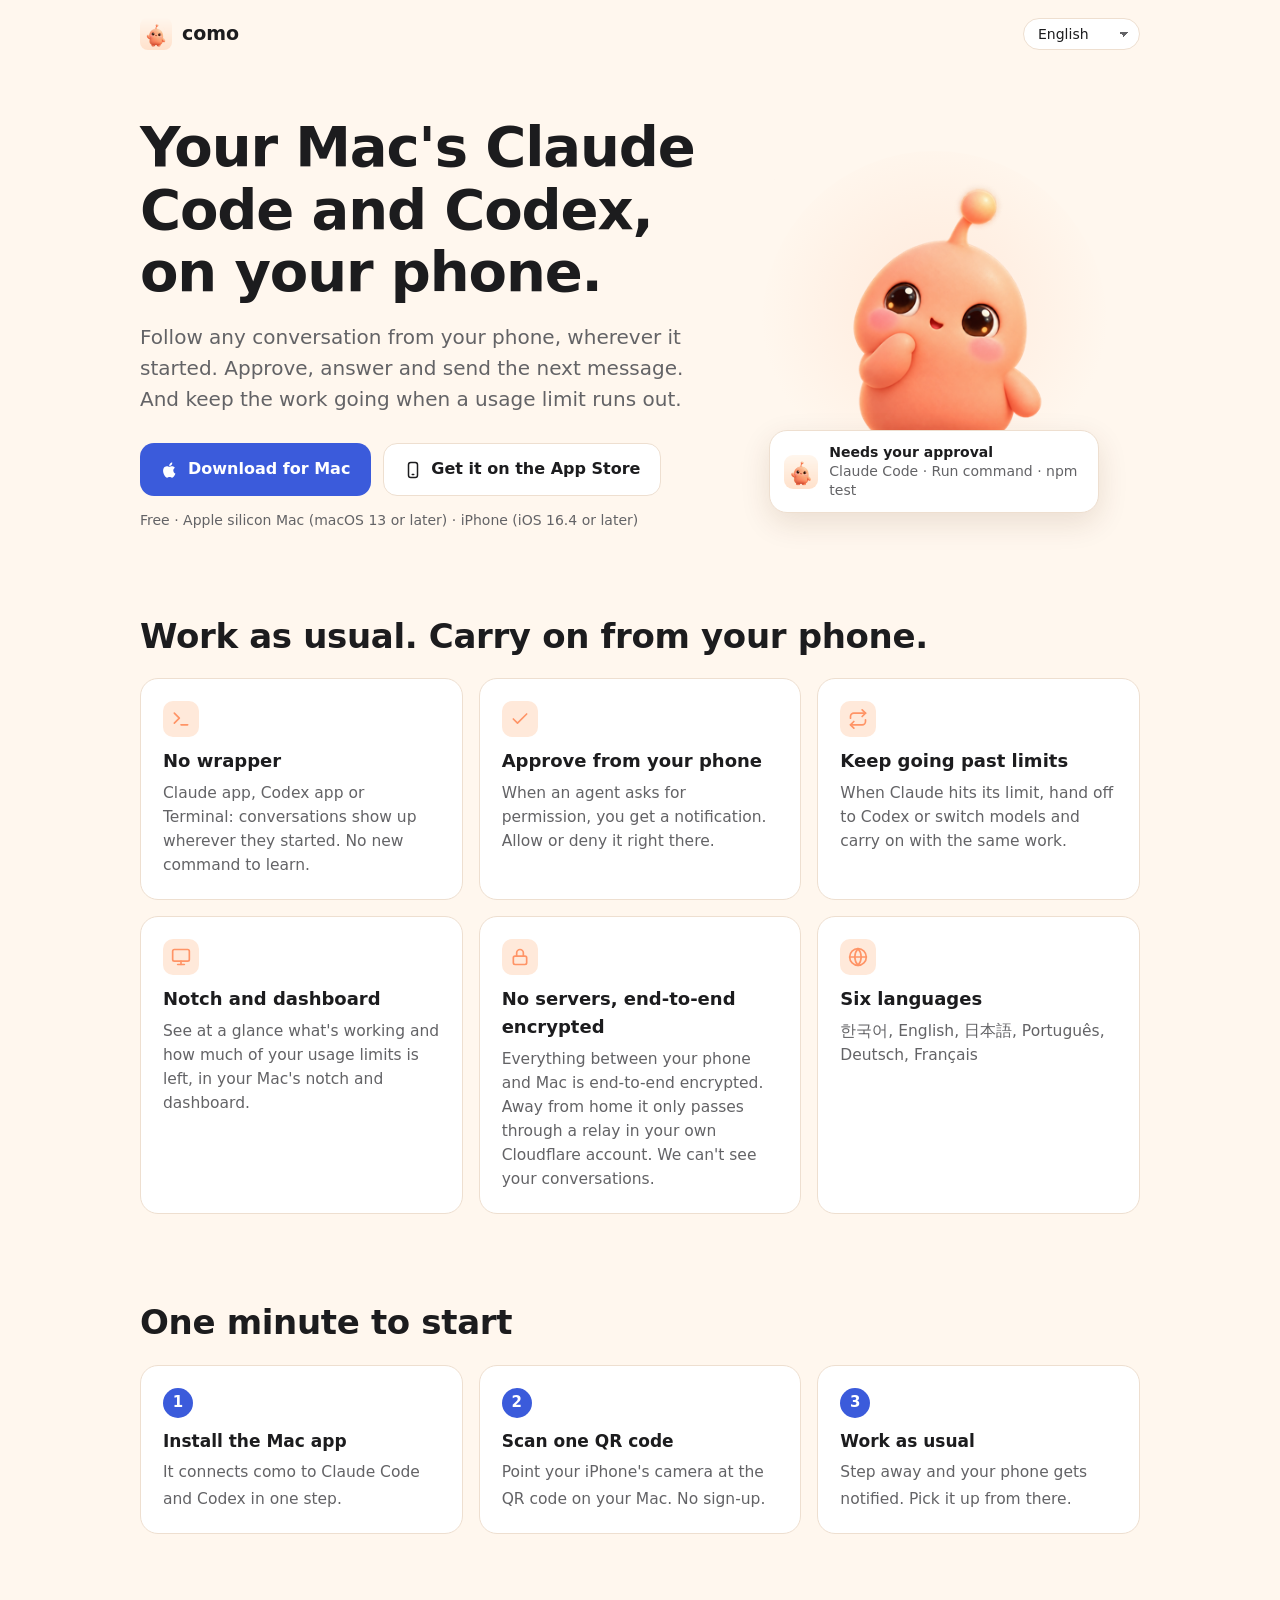
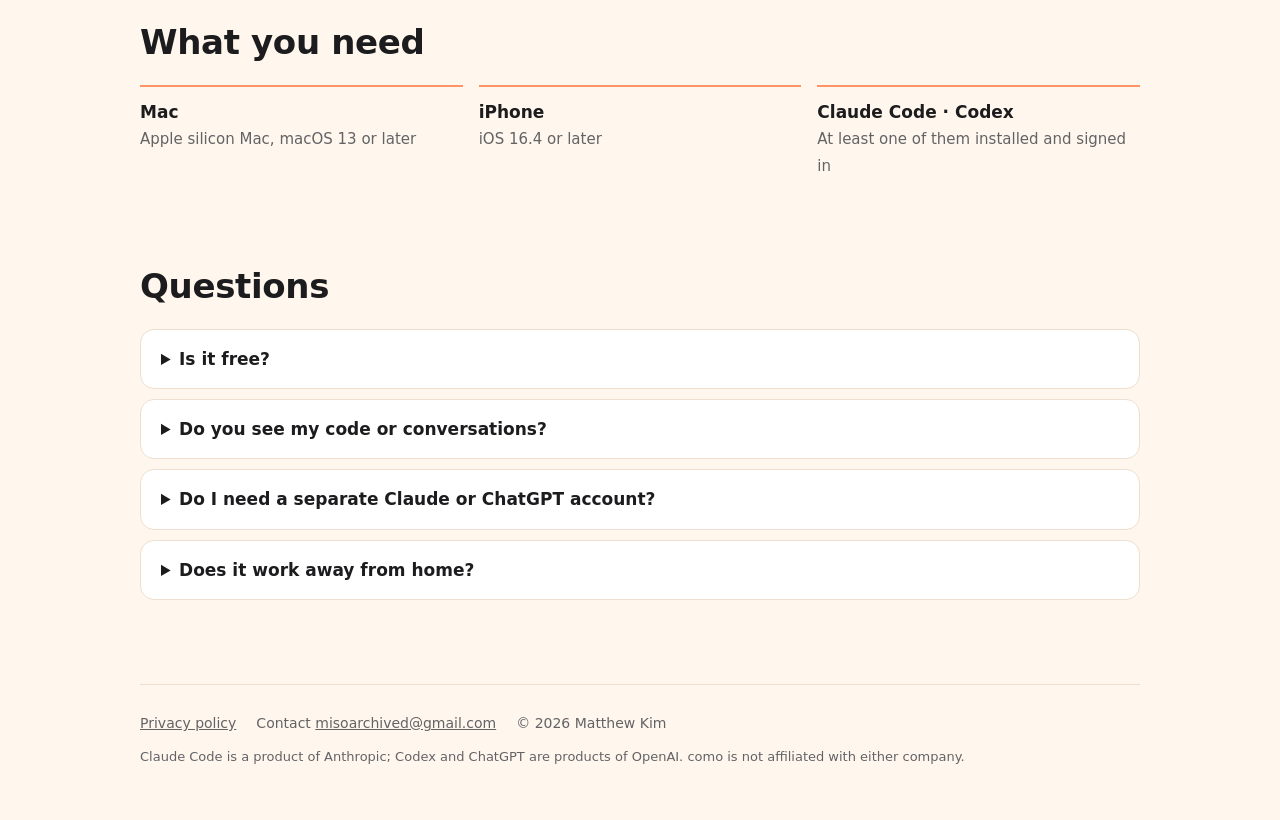
==== index.html @ 88a6761e "Site: landing page and privacy policy page (six languages, light and dark, phone width); privacy.htm" ====
<!doctype html>
<html lang="ko">
<head>
<meta charset="utf-8">
<meta name="viewport" content="width=device-width, initial-scale=1, viewport-fit=cover">
<title>como</title>
<meta name="description" content="Your Mac's Claude Code and Codex, on your phone.">
<meta property="og:title" content="como">
<meta property="og:description" content="Your Mac's Claude Code and Codex, on your phone.">
<meta property="og:image" content="assets/icon.png">
<link rel="icon" href="assets/favicon.png">
<link rel="apple-touch-icon" href="assets/icon.png">
<link rel="stylesheet" href="style.css">
</head>
<body>
<!--
  como's landing page. Every text has data-t="key"; TEXT below holds it in Korean (the original),
  English, Japanese, Portuguese (Brazil), German and French. The page picks ?lang=…, else the
  browser's first language, else English.
  Downloads: MAC_DMG is where the notarized dmg will live; the App Store link works once the app is out.
-->
<div class="wrap">
  <header class="top">
    <a class="brand" href="./"><img src="assets/icon.png" alt="">como</a>
    <div class="grow"></div>
    <select class="lang" id="lang" aria-label="Language">
      <option value="ko">한국어</option>
      <option value="en">English</option>
      <option value="ja">日本語</option>
      <option value="pt">Português</option>
      <option value="de">Deutsch</option>
      <option value="fr">Français</option>
    </select>
  </header>

  <main>
    <div class="hero">
      <div>
        <h1 data-t="hero.title"></h1>
        <p class="lead" data-t="hero.lead"></p>
        <div class="cta">
          <a class="btn primary" id="mac" href="#">
            <svg viewBox="0 0 24 24" fill="currentColor" aria-hidden="true"><path d="M16.4 12.6c0-2.4 2-3.6 2.1-3.7-1.2-1.7-3-1.9-3.6-2-1.5-.2-3 .9-3.8.9-.8 0-2-.9-3.3-.9-1.7 0-3.3 1-4.2 2.5-1.8 3.1-.5 7.7 1.3 10.2.9 1.2 1.9 2.6 3.2 2.6 1.3-.1 1.8-.8 3.3-.8s2 .8 3.3.8c1.4 0 2.2-1.2 3.1-2.5 1-1.4 1.4-2.8 1.4-2.9 0 0-2.8-1.1-2.8-4.2zM14 5.2c.7-.8 1.2-2 1-3.2-1 0-2.3.7-3 1.5-.7.8-1.2 1.9-1.1 3.1 1.2.1 2.3-.6 3.1-1.4z"/></svg>
            <span data-t="cta.mac"></span>
          </a>
          <a class="btn secondary" id="ios" href="https://apps.apple.com/app/id6825461690">
            <svg viewBox="0 0 24 24" fill="none" stroke="currentColor" stroke-width="2" stroke-linecap="round" aria-hidden="true"><rect x="6" y="2" width="12" height="20" rx="3"/><path d="M11 18h2"/></svg>
            <span data-t="cta.ios"></span>
          </a>
        </div>
        <div class="meta" data-t="hero.meta"></div>
      </div>
      <div class="stage" aria-hidden="true">
        <div class="glow"></div>
        <img src="assets/mascot-thinking.png" alt="">
        <div class="toast"><img src="assets/icon.png" alt=""><div><b data-t="toast.title"></b><span data-t="toast.body"></span></div></div>
      </div>
    </div>

    <section>
      <h2 data-t="why.title"></h2>
      <div class="grid">
        <div class="card"><div class="ico"><svg viewBox="0 0 24 24" fill="none" stroke="currentColor" stroke-width="2" stroke-linecap="round" stroke-linejoin="round"><path d="M4 17l6-6-6-6"/><path d="M12 19h8"/></svg></div><h3 data-t="f1.t"></h3><p data-t="f1.d"></p></div>
        <div class="card"><div class="ico"><svg viewBox="0 0 24 24" fill="none" stroke="currentColor" stroke-width="2" stroke-linecap="round" stroke-linejoin="round"><path d="M20 6L9 17l-5-5"/></svg></div><h3 data-t="f2.t"></h3><p data-t="f2.d"></p></div>
        <div class="card"><div class="ico"><svg viewBox="0 0 24 24" fill="none" stroke="currentColor" stroke-width="2" stroke-linecap="round" stroke-linejoin="round"><path d="M17 1l4 4-4 4"/><path d="M3 11V9a4 4 0 0 1 4-4h14"/><path d="M7 23l-4-4 4-4"/><path d="M21 13v2a4 4 0 0 1-4 4H3"/></svg></div><h3 data-t="f3.t"></h3><p data-t="f3.d"></p></div>
        <div class="card"><div class="ico"><svg viewBox="0 0 24 24" fill="none" stroke="currentColor" stroke-width="2" stroke-linecap="round" stroke-linejoin="round"><rect x="2" y="3" width="20" height="14" rx="2"/><path d="M8 21h8"/><path d="M12 17v4"/></svg></div><h3 data-t="f4.t"></h3><p data-t="f4.d"></p></div>
        <div class="card"><div class="ico"><svg viewBox="0 0 24 24" fill="none" stroke="currentColor" stroke-width="2" stroke-linecap="round" stroke-linejoin="round"><rect x="4" y="11" width="16" height="10" rx="2"/><path d="M8 11V7a4 4 0 0 1 8 0v4"/></svg></div><h3 data-t="f5.t"></h3><p data-t="f5.d"></p></div>
        <div class="card"><div class="ico"><svg viewBox="0 0 24 24" fill="none" stroke="currentColor" stroke-width="2" stroke-linecap="round" stroke-linejoin="round"><circle cx="12" cy="12" r="10"/><path d="M2 12h20"/><path d="M12 2a15 15 0 0 1 0 20 15 15 0 0 1 0-20z"/></svg></div><h3 data-t="f6.t"></h3><p data-t="f6.d"></p></div>
      </div>
    </section>

    <section>
      <h2 data-t="how.title"></h2>
      <ol class="steps">
        <li><b data-t="s1.t"></b><span data-t="s1.d"></span></li>
        <li><b data-t="s2.t"></b><span data-t="s2.d"></span></li>
        <li><b data-t="s3.t"></b><span data-t="s3.d"></span></li>
      </ol>
    </section>

    <section>
      <h2 data-t="req.title"></h2>
      <div class="req">
        <div><b>Mac</b><span data-t="req.mac"></span></div>
        <div><b>iPhone</b><span data-t="req.ios"></span></div>
        <div><b>Claude Code · Codex</b><span data-t="req.agent"></span></div>
      </div>
    </section>

    <section class="faq">
      <h2 data-t="faq.title"></h2>
      <details><summary data-t="q1"></summary><p data-t="a1"></p></details>
      <details><summary data-t="q2"></summary><p data-t="a2"></p></details>
      <details><summary data-t="q3"></summary><p data-t="a3"></p></details>
      <details><summary data-t="q4"></summary><p data-t="a4"></p></details>
    </section>
  </main>

  <footer>
    <div class="row">
      <a id="privacy" href="privacy.html" data-t="foot.privacy"></a>
      <span><span data-t="foot.contact"></span> <a href="mailto:misoarchived@gmail.com">misoarchived@gmail.com</a></span>
      <span>© 2026 Matthew Kim</span>
    </div>
    <p class="note" data-t="foot.note"></p>
  </footer>
</div>

<script>
const MAC_DMG = 'downloads/como-1.0.0-arm64.dmg';

const TEXT = {
  'hero.title': {
    ko: '내 Mac의 Claude Code·Codex를, 폰에서.',
    en: "Your Mac's Claude Code and Codex, on your phone.",
    ja: 'MacのClaude Code・Codexを、スマホから。',
    pt: 'O Claude Code e o Codex do seu Mac, no celular.',
    de: 'Claude Code und Codex auf deinem Mac – vom Handy aus.',
    fr: 'Claude Code et Codex de votre Mac, sur votre téléphone.',
  },
  'hero.lead': {
    ko: '어디서 시작한 대화든 폰에서 이어 보고, 승인하고, 다음 지시를 보내요. 사용 한도가 끝나도 일이 멈추지 않게.',
    en: 'Follow any conversation from your phone, wherever it started. Approve, answer and send the next message. And keep the work going when a usage limit runs out.',
    ja: 'どこで始めた会話でもスマホで続きを見て、承認して、次の指示を送れます。使用上限に達しても作業は止まりません。',
    pt: 'Acompanhe qualquer conversa pelo celular, onde quer que ela tenha começado. Aprove, responda e mande a próxima mensagem. E siga trabalhando quando um limite de uso acabar.',
    de: 'Verfolge jede Unterhaltung vom Handy aus, egal wo sie begonnen hat. Gib frei, antworte und schick die nächste Nachricht. Und arbeite weiter, wenn ein Nutzungslimit erreicht ist.',
    fr: "Suivez n'importe quelle conversation depuis votre téléphone, où qu'elle ait commencé. Approuvez, répondez et envoyez le message suivant. Et continuez quand une limite d'utilisation est atteinte.",
  },
  'cta.mac': { ko: 'Mac용 내려받기', en: 'Download for Mac', ja: 'Mac版をダウンロード', pt: 'Baixar para Mac', de: 'Für Mac laden', fr: 'Télécharger pour Mac' },
  'cta.ios': { ko: 'App Store에서 받기', en: 'Get it on the App Store', ja: 'App Storeで入手', pt: 'Baixar na App Store', de: 'Im App Store laden', fr: "Télécharger sur l'App Store" },
  'hero.meta': {
    ko: '무료 · Apple Silicon Mac(macOS 13 이상) · iPhone(iOS 16.4 이상)',
    en: 'Free · Apple silicon Mac (macOS 13 or later) · iPhone (iOS 16.4 or later)',
    ja: '無料 · Appleシリコン搭載Mac(macOS 13以降) · iPhone(iOS 16.4以降)',
    pt: 'Grátis · Mac com Apple Silicon (macOS 13 ou posterior) · iPhone (iOS 16.4 ou posterior)',
    de: 'Kostenlos · Mac mit Apple Chip (macOS 13 oder neuer) · iPhone (iOS 16.4 oder neuer)',
    fr: "Gratuit · Mac avec puce Apple (macOS 13 ou ultérieur) · iPhone (iOS 16.4 ou ultérieur)",
  },
  'toast.title': { ko: '승인이 필요해요', en: 'Needs your approval', ja: '承認が必要です', pt: 'Precisa da sua aprovação', de: 'Braucht deine Freigabe', fr: 'Approbation requise' },
  'toast.body': { ko: 'Claude Code · 명령 실행 · npm test', en: 'Claude Code · Run command · npm test', ja: 'Claude Code · コマンド実行 · npm test', pt: 'Claude Code · Executar comando · npm test', de: 'Claude Code · Befehl ausführen · npm test', fr: 'Claude Code · Exécuter la commande · npm test' },

  'why.title': { ko: '평소처럼 쓰고, 폰으로 이어 가요', en: 'Work as usual. Carry on from your phone.', ja: 'いつも通り使って、スマホで続ける', pt: 'Trabalhe como sempre. Continue pelo celular.', de: 'Arbeite wie gewohnt. Mach am Handy weiter.', fr: "Travaillez comme d'habitude. Continuez sur votre téléphone." },
  'f1.t': { ko: '감싸지 않아요', en: 'No wrapper', ja: 'ラップしない', pt: 'Sem embrulhar nada', de: 'Kein Wrapper', fr: "Rien à envelopper" },
  'f1.d': {
    ko: 'Claude 앱, Codex 앱, 터미널. 어디서 시작한 대화든 그대로 보여요. 새 명령을 배우지 않아도 돼요.',
    en: "Claude app, Codex app or Terminal: conversations show up wherever they started. No new command to learn.",
    ja: 'Claudeアプリ、Codexアプリ、ターミナル。どこで始めた会話もそのまま表示されます。新しいコマンドは覚えなくて大丈夫です。',
    pt: 'App Claude, app Codex ou Terminal: as conversas aparecem onde quer que tenham começado. Nenhum comando novo para aprender.',
    de: 'Claude-App, Codex-App oder Terminal: Unterhaltungen erscheinen, egal wo sie begonnen haben. Kein neuer Befehl nötig.',
    fr: "App Claude, app Codex ou Terminal : les conversations apparaissent où qu'elles aient commencé. Aucune nouvelle commande à apprendre.",
  },
  'f2.t': { ko: '폰에서 승인', en: 'Approve from your phone', ja: 'スマホで承認', pt: 'Aprove pelo celular', de: 'Freigabe vom Handy', fr: 'Approuvez depuis le téléphone' },
  'f2.d': {
    ko: '에이전트가 허락을 구하면 알림이 와요. 폰에서 바로 허용하거나 거절해요.',
    en: "When an agent asks for permission, you get a notification. Allow or deny it right there.",
    ja: 'エージェントが許可を求めると通知が届きます。スマホでそのまま許可・拒否できます。',
    pt: 'Quando um agente pede permissão, você recebe uma notificação. Permita ou negue ali mesmo.',
    de: 'Wenn ein Agent um Erlaubnis bittet, bekommst du eine Mitteilung. Erlaube oder lehne direkt ab.',
    fr: 'Quand un agent demande une autorisation, vous recevez une notification. Autorisez ou refusez sur-le-champ.',
  },
  'f3.t': { ko: '한도가 끝나도 이어서', en: 'Keep going past limits', ja: '上限に達しても続ける', pt: 'Siga além dos limites', de: 'Weiter trotz Limit', fr: 'Continuez malgré les limites' },
  'f3.d': {
    ko: 'Claude 한도가 차면 Codex로 넘기거나 다른 모델로 바꿔서 같은 일을 이어 가요.',
    en: 'When Claude hits its limit, hand off to Codex or switch models and carry on with the same work.',
    ja: 'Claudeの上限に達したら、Codexに引き継いだり別のモデルに切り替えたりして同じ作業を続けられます。',
    pt: 'Quando o Claude atinge o limite, passe para o Codex ou troque de modelo e continue o mesmo trabalho.',
    de: 'Ist Claudes Limit erreicht, übergib an Codex oder wechsle das Modell und arbeite an derselben Sache weiter.',
    fr: 'Quand Claude atteint sa limite, transférez à Codex ou changez de modèle et poursuivez le même travail.',
  },
  'f4.t': { ko: '노치와 대시보드', en: 'Notch and dashboard', ja: 'ノッチとダッシュボード', pt: 'Notch e painel', de: 'Notch und Dashboard', fr: 'Encoche et tableau de bord' },
  'f4.d': {
    ko: '지금 일하는 중인지, 사용 한도가 얼마나 남았는지 Mac 노치와 대시보드에서 한눈에 봐요.',
    en: "See at a glance what's working and how much of your usage limits is left, in your Mac's notch and dashboard.",
    ja: '今作業中か、使用上限があとどれだけ残っているかをMacのノッチとダッシュボードでひと目で確認できます。',
    pt: 'Veja de relance o que está em andamento e quanto resta dos seus limites de uso, no notch e no painel do Mac.',
    de: 'Sieh auf einen Blick, was gerade läuft und wie viel deiner Nutzungslimits übrig ist – in der Notch und im Dashboard deines Macs.',
    fr: "Voyez d'un coup d'œil ce qui tourne et ce qu'il reste de vos limites d'utilisation, dans l'encoche et le tableau de bord du Mac.",
  },
  'f5.t': { ko: '서버 없이, 종단 간 암호화', en: 'No servers, end-to-end encrypted', ja: 'サーバーなし、エンドツーエンド暗号化', pt: 'Sem servidores, com criptografia de ponta a ponta', de: 'Keine Server, Ende-zu-Ende-verschlüsselt', fr: 'Sans serveur, chiffré de bout en bout' },
  'f5.d': {
    ko: '폰과 Mac 사이는 종단 간 암호화돼요. 밖에서 쓸 때도 내 Cloudflare 계정의 중계만 거쳐요. 우리는 내 대화를 볼 수 없어요.',
    en: "Everything between your phone and Mac is end-to-end encrypted. Away from home it only passes through a relay in your own Cloudflare account. We can't see your conversations.",
    ja: 'スマホとMacの間はエンドツーエンドで暗号化されます。外出先でも、あなた自身のCloudflareアカウントの中継だけを通ります。私たちはあなたの会話を見られません。',
    pt: 'Tudo entre o celular e o Mac tem criptografia de ponta a ponta. Fora de casa, passa só por um relay na sua própria conta da Cloudflare. Nós não vemos suas conversas.',
    de: 'Alles zwischen Handy und Mac ist Ende-zu-Ende-verschlüsselt. Unterwegs läuft es nur über ein Relay in deinem eigenen Cloudflare-Konto. Wir können deine Unterhaltungen nicht sehen.',
    fr: "Tout ce qui passe entre le téléphone et le Mac est chiffré de bout en bout. À l'extérieur, cela ne transite que par un relais sur votre propre compte Cloudflare. Nous ne voyons pas vos conversations.",
  },
  'f6.t': { ko: '6개 언어', en: 'Six languages', ja: '6言語', pt: 'Seis idiomas', de: 'Sechs Sprachen', fr: 'Six langues' },
  'f6.d': { ko: '한국어, English, 日本語, Português, Deutsch, Français', en: '한국어, English, 日本語, Português, Deutsch, Français', ja: '한국어, English, 日本語, Português, Deutsch, Français', pt: '한국어, English, 日本語, Português, Deutsch, Français', de: '한국어, English, 日本語, Português, Deutsch, Français', fr: '한국어, English, 日本語, Português, Deutsch, Français' },

  'how.title': { ko: '시작은 1분', en: 'One minute to start', ja: '1分で始められます', pt: 'Um minuto para começar', de: 'In einer Minute startklar', fr: 'Une minute pour commencer' },
  's1.t': { ko: 'Mac 앱 설치', en: 'Install the Mac app', ja: 'Macアプリをインストール', pt: 'Instale o app no Mac', de: 'Mac-App installieren', fr: "Installez l'app Mac" },
  's1.d': { ko: 'Claude Code·Codex에 como를 한 번에 연결해요.', en: 'It connects como to Claude Code and Codex in one step.', ja: 'Claude Code・Codexにcomoを一度で接続します。', pt: 'Ele conecta o como ao Claude Code e ao Codex de uma vez.', de: 'Sie verbindet como in einem Schritt mit Claude Code und Codex.', fr: 'Elle connecte como à Claude Code et Codex en une fois.' },
  's2.t': { ko: 'QR 한 번', en: 'Scan one QR code', ja: 'QRを1回読み取る', pt: 'Leia um QR code', de: 'Einen QR-Code scannen', fr: 'Scannez un QR code' },
  's2.d': { ko: 'iPhone 카메라로 Mac에 뜬 QR을 비추면 연결돼요. 회원 가입은 없어요.', en: "Point your iPhone's camera at the QR code on your Mac. No sign-up.", ja: 'Macに表示されたQRをiPhoneのカメラで読み取ると接続されます。会員登録は不要です。', pt: 'Aponte a câmera do iPhone para o QR code no Mac. Sem cadastro.', de: 'Halte die iPhone-Kamera auf den QR-Code am Mac. Keine Registrierung.', fr: "Visez le QR code du Mac avec l'appareil photo de l'iPhone. Sans inscription." },
  's3.t': { ko: '평소처럼 쓰기', en: 'Work as usual', ja: 'いつも通り使う', pt: 'Trabalhe como sempre', de: 'Wie gewohnt arbeiten', fr: "Travaillez comme d'habitude" },
  's3.d': { ko: '자리를 비워도 폰에 알림이 오고, 거기서 이어서 해요.', en: "Step away and your phone gets notified. Pick it up from there.", ja: '席を外してもスマホに通知が届き、そこから続けられます。', pt: 'Saia da mesa e o celular avisa. Continue de lá.', de: 'Geh weg, und dein Handy meldet sich. Mach dort weiter.', fr: 'Éloignez-vous : votre téléphone vous prévient. Reprenez de là.' },

  'req.title': { ko: '필요한 것', en: 'What you need', ja: '必要なもの', pt: 'Do que você precisa', de: 'Was du brauchst', fr: 'Ce qu’il vous faut' },
  'req.mac': { ko: 'Apple Silicon Mac, macOS 13 이상', en: 'Apple silicon Mac, macOS 13 or later', ja: 'Appleシリコン搭載Mac、macOS 13以降', pt: 'Mac com Apple Silicon, macOS 13 ou posterior', de: 'Mac mit Apple Chip, macOS 13 oder neuer', fr: 'Mac avec puce Apple, macOS 13 ou ultérieur' },
  'req.ios': { ko: 'iOS 16.4 이상', en: 'iOS 16.4 or later', ja: 'iOS 16.4以降', pt: 'iOS 16.4 ou posterior', de: 'iOS 16.4 oder neuer', fr: 'iOS 16.4 ou ultérieur' },
  'req.agent': { ko: '둘 중 하나 이상 설치하고 로그인해 두면 돼요', en: 'At least one of them installed and signed in', ja: 'どちらか1つ以上をインストールしてサインインしておけばOKです', pt: 'Pelo menos um deles instalado e com login feito', de: 'Mindestens eines davon installiert und angemeldet', fr: "Au moins l'un des deux installé et connecté" },

  'faq.title': { ko: '자주 묻는 질문', en: 'Questions', ja: 'よくある質問', pt: 'Perguntas', de: 'Fragen', fr: 'Questions' },
  'q1': { ko: '무료인가요?', en: 'Is it free?', ja: '無料ですか?', pt: 'É grátis?', de: 'Ist es kostenlos?', fr: "C'est gratuit ?" },
  'a1': { ko: '네, 지금은 무료예요.', en: 'Yes, it is free for now.', ja: 'はい、現在は無料です。', pt: 'Sim, por enquanto é grátis.', de: 'Ja, im Moment ist es kostenlos.', fr: "Oui, c'est gratuit pour l'instant." },
  'q2': { ko: '내 코드나 대화를 보나요?', en: 'Do you see my code or conversations?', ja: '私のコードや会話を見ますか?', pt: 'Vocês veem meu código ou minhas conversas?', de: 'Seht ihr meinen Code oder meine Unterhaltungen?', fr: 'Voyez-vous mon code ou mes conversations ?' },
  'a2': {
    ko: '아니요. 대화는 내 Mac에 있고, 폰과는 종단 간 암호화로만 오가요. 운영하는 서버도 없어요.',
    en: "No. Conversations stay on your Mac and only travel to your phone end-to-end encrypted. We don't run any servers.",
    ja: 'いいえ。会話はあなたのMacにあり、スマホとはエンドツーエンド暗号化でのみやり取りします。運営するサーバーもありません。',
    pt: 'Não. As conversas ficam no seu Mac e só vão ao celular com criptografia de ponta a ponta. Não mantemos servidores.',
    de: 'Nein. Unterhaltungen bleiben auf deinem Mac und gehen nur Ende-zu-Ende-verschlüsselt an dein Handy. Wir betreiben keine Server.',
    fr: "Non. Les conversations restent sur votre Mac et ne vont vers le téléphone que chiffrées de bout en bout. Nous n'exploitons aucun serveur.",
  },
  'q3': { ko: 'Claude·ChatGPT 계정이 따로 필요해요?', en: 'Do I need a separate Claude or ChatGPT account?', ja: 'Claude・ChatGPTのアカウントは別に必要ですか?', pt: 'Preciso de outra conta do Claude ou do ChatGPT?', de: 'Brauche ich ein eigenes Claude- oder ChatGPT-Konto?', fr: 'Faut-il un compte Claude ou ChatGPT à part ?' },
  'a3': {
    ko: 'Claude Code나 Codex를 이미 쓰고 있다면 그 로그인 그대로 써요.',
    en: "If you already use Claude Code or Codex, como uses that same sign-in.",
    ja: 'すでにClaude CodeやCodexを使っていれば、そのサインインをそのまま使います。',
    pt: 'Se você já usa o Claude Code ou o Codex, o como usa o mesmo login.',
    de: 'Wenn du Claude Code oder Codex schon nutzt, verwendet como dieselbe Anmeldung.',
    fr: 'Si vous utilisez déjà Claude Code ou Codex, como utilise la même connexion.',
  },
  'q4': { ko: '집 밖에서도 돼요?', en: 'Does it work away from home?', ja: '外出先でも使えますか?', pt: 'Funciona fora de casa?', de: 'Klappt es auch unterwegs?', fr: "Ça marche à l'extérieur ?" },
  'a4': {
    ko: '네. 무료 Cloudflare 계정에 1분이면 내 중계 서버를 올려서 LTE에서도 써요.',
    en: 'Yes. In about a minute, como puts your own relay on a free Cloudflare account, so it works over cellular too.',
    ja: 'はい。無料のCloudflareアカウントに約1分で自分専用の中継サーバーを置けるので、モバイル通信でも使えます。',
    pt: 'Sim. Em cerca de um minuto, o como cria seu próprio relay numa conta grátis da Cloudflare, e funciona também na rede móvel.',
    de: 'Ja. In etwa einer Minute richtet como dein eigenes Relay auf einem kostenlosen Cloudflare-Konto ein – dann klappt es auch im Mobilfunknetz.',
    fr: 'Oui. En une minute environ, como installe votre propre relais sur un compte Cloudflare gratuit, et ça marche aussi en réseau mobile.',
  },

  'foot.privacy': { ko: '개인정보 처리방침', en: 'Privacy policy', ja: 'プライバシーポリシー', pt: 'Política de privacidade', de: 'Datenschutz', fr: 'Politique de confidentialité' },
  'foot.contact': { ko: '문의', en: 'Contact', ja: 'お問い合わせ', pt: 'Contato', de: 'Kontakt', fr: 'Contact' },
  'foot.note': {
    ko: 'Claude Code는 Anthropic의, Codex와 ChatGPT는 OpenAI의 제품이에요. como는 이 회사들과 관련이 없어요.',
    en: 'Claude Code is a product of Anthropic; Codex and ChatGPT are products of OpenAI. como is not affiliated with either company.',
    ja: 'Claude CodeはAnthropic、CodexとChatGPTはOpenAIの製品です。comoはこれらの企業と提携していません。',
    pt: 'O Claude Code é um produto da Anthropic; o Codex e o ChatGPT são produtos da OpenAI. O como não tem vínculo com essas empresas.',
    de: 'Claude Code ist ein Produkt von Anthropic, Codex und ChatGPT sind Produkte von OpenAI. como steht in keiner Verbindung zu diesen Unternehmen.',
    fr: "Claude Code est un produit d'Anthropic ; Codex et ChatGPT sont des produits d'OpenAI. como n'est affilié à aucune de ces entreprises.",
  },
};

const LANGS = ['ko', 'en', 'ja', 'pt', 'de', 'fr'];
const pick = (code) => LANGS.find((l) => String(code || '').toLowerCase().startsWith(l));
const chosen = () => pick(new URLSearchParams(location.search).get('lang')) || pick(navigator.languages?.[0] || navigator.language) || 'en';

function show(lang) {
  document.documentElement.lang = lang;
  for (const el of document.querySelectorAll('[data-t]')) el.textContent = TEXT[el.dataset.t]?.[lang] ?? TEXT[el.dataset.t]?.en ?? '';
  document.title = 'como – ' + TEXT['hero.title'][lang];
  document.getElementById('lang').value = lang;
  document.getElementById('privacy').href = `privacy.html?lang=${lang}`;
}

document.getElementById('mac').href = MAC_DMG;
document.getElementById('lang').addEventListener('change', (e) => {
  const lang = e.target.value;
  const url = new URL(location.href);
  url.searchParams.set('lang', lang);
  history.replaceState(null, '', url);
  show(lang);
});
show(chosen());
</script>
</body>
</html>
---- style.css ----
/* como's site: the landing page and the privacy policy. Colors follow packages/design (the app's own). */
:root {
  --ground: #FFF7EE;
  --card: #FFFFFF;
  --ink: #1C1C1E;
  --muted: #636366;
  --line: #EEDFD0;
  --accent: #3B5BDB;
  --accent-ink: #2B44A8;
  --on-accent: #FFFFFF;
  --peach: #FF9466;
  --soft: #FFE9DA;
  --font: -apple-system, BlinkMacSystemFont, "SF Pro Text", "Apple SD Gothic Neo", "Hiragino Sans", "Pretendard", "Noto Sans KR", system-ui, sans-serif;
  --mono: ui-monospace, "SF Mono", Menlo, monospace;
  color-scheme: light;
}
@media (prefers-color-scheme: dark) {
  :root {
    --ground: #17120F;
    --card: #221B16;
    --ink: #F5F5F7;
    --muted: #AEAEB2;
    --line: #3A2E25;
    --accent: #4466EE;
    --accent-ink: #B4C3FF;
    --on-accent: #FFFFFF;
    --peach: #FF9F76;
    --soft: #2E221A;
    color-scheme: dark;
  }
}

* { box-sizing: border-box; }
html { -webkit-text-size-adjust: 100%; }
body { margin: 0; background: var(--ground); color: var(--ink); font: 17px/1.55 var(--font); }
a { color: var(--accent-ink); }
img { max-width: 100%; }
.wrap { max-width: 1040px; margin: 0 auto; padding: 0 max(20px, env(safe-area-inset-left, 0px)) 0 max(20px, env(safe-area-inset-right, 0px)); }

/* Top bar */
.top { display: flex; align-items: center; gap: 12px; padding-block: 18px; }
.brand { display: flex; align-items: center; gap: 10px; font-weight: 700; font-size: 19px; color: var(--ink); text-decoration: none; }
.brand img { width: 32px; height: 32px; border-radius: 8px; }
.top .grow { flex: 1; }
.lang { appearance: none; background: var(--card); color: var(--ink); border: 1px solid var(--line); border-radius: 999px; padding: 7px 30px 7px 14px; font: 14px var(--font); cursor: pointer;
  background-image: linear-gradient(45deg, transparent 50%, var(--muted) 50%), linear-gradient(135deg, var(--muted) 50%, transparent 50%);
  background-position: calc(100% - 15px) 52%, calc(100% - 10px) 52%; background-size: 5px 5px; background-repeat: no-repeat; }

/* Hero */
.hero { display: grid; grid-template-columns: 1.15fr 0.85fr; align-items: center; gap: 32px; padding-block: 48px 40px; }
.hero h1 { font-size: clamp(34px, 5.4vw, 56px); line-height: 1.12; letter-spacing: -0.02em; margin: 0 0 18px; text-wrap: balance; }
.hero p.lead { font-size: clamp(17px, 2vw, 20px); color: var(--muted); margin: 0 0 28px; max-width: 34em; text-wrap: pretty; }
.cta { display: flex; flex-wrap: wrap; gap: 12px; }
.btn { display: inline-flex; align-items: center; gap: 9px; border-radius: 14px; padding: 13px 20px; font-weight: 600; font-size: 16px; text-decoration: none; border: 1px solid transparent; }
.btn svg { width: 18px; height: 18px; flex: none; }
.btn.primary { background: var(--accent); color: var(--on-accent); }
.btn.primary:hover { filter: brightness(1.07); }
.btn.secondary { background: var(--card); color: var(--ink); border-color: var(--line); }
.btn.secondary:hover { border-color: var(--muted); }
.meta { margin-top: 14px; font-size: 14px; color: var(--muted); }
.stage { position: relative; aspect-ratio: 1; max-width: 420px; justify-self: center; width: 100%; }
.stage .glow { position: absolute; inset: 8%; border-radius: 50%; background: radial-gradient(circle at 50% 45%, var(--soft), transparent 68%); }
.stage img { position: absolute; inset: 0; margin: auto; width: 78%; animation: bob 4.5s ease-in-out infinite; }
@keyframes bob { 0%, 100% { transform: translateY(0); } 50% { transform: translateY(-10px); } }
@media (prefers-reduced-motion: reduce) { .stage img { animation: none; } }

/* Phone mock: what arrives on the phone */
.toast { position: absolute; left: 0; right: 0; bottom: 4%; margin: 0 auto; width: min(92%, 330px); background: var(--card); border: 1px solid var(--line); border-radius: 18px; padding: 12px 14px;
  display: flex; gap: 11px; align-items: center; box-shadow: 0 10px 30px rgba(80, 40, 10, 0.12); font-size: 14px; line-height: 1.35; }
.toast img { position: static; width: 34px; height: 34px; border-radius: 9px; animation: none; margin: 0; }
.toast b { display: block; font-size: 14px; }
.toast span { color: var(--muted); }

/* Sections */
section { padding-block: 44px; }
h2 { font-size: clamp(26px, 3.4vw, 34px); line-height: 1.2; letter-spacing: -0.01em; margin: 0 0 22px; text-wrap: balance; }
.grid { display: grid; grid-template-columns: repeat(3, minmax(0, 1fr)); gap: 16px; }
.card { background: var(--card); border: 1px solid var(--line); border-radius: 18px; padding: 22px; }
.card h3 { font-size: 18px; margin: 10px 0 6px; }
.card p { margin: 0; color: var(--muted); font-size: 15.5px; }
.card .ico { width: 36px; height: 36px; border-radius: 10px; background: var(--soft); display: grid; place-items: center; color: var(--peach); }
.card .ico svg { width: 20px; height: 20px; }
.steps { counter-reset: s; display: grid; grid-template-columns: repeat(3, minmax(0, 1fr)); gap: 16px; list-style: none; padding: 0; margin: 0; }
.steps li { counter-increment: s; background: var(--card); border: 1px solid var(--line); border-radius: 18px; padding: 22px; }
.steps li::before { content: counter(s); display: grid; place-items: center; width: 30px; height: 30px; border-radius: 50%; background: var(--accent); color: var(--on-accent); font-weight: 700; font-size: 15px; margin-bottom: 10px; }
.steps b { display: block; margin-bottom: 4px; }
.steps span { color: var(--muted); font-size: 15.5px; }
.req { display: grid; grid-template-columns: repeat(3, minmax(0, 1fr)); gap: 16px; }
.req div { border-top: 2px solid var(--peach); padding-top: 12px; }
.req b { display: block; }
.req span { color: var(--muted); font-size: 15px; }
.faq details { background: var(--card); border: 1px solid var(--line); border-radius: 14px; padding: 16px 20px; margin-bottom: 10px; }
.faq summary { font-weight: 600; cursor: pointer; }
.faq details p { margin: 10px 0 0; color: var(--muted); }

footer { border-top: 1px solid var(--line); margin-top: 30px; padding-block: 28px 40px; font-size: 14px; color: var(--muted); }
footer .row { display: flex; flex-wrap: wrap; gap: 8px 20px; align-items: center; }
footer a { color: var(--muted); }
footer .note { margin-top: 12px; font-size: 13px; }

@media (max-width: 820px) {
  .hero { grid-template-columns: 1fr; padding-block: 24px 20px; }
  .stage { max-width: 320px; order: -1; }
  .grid, .steps, .req { grid-template-columns: 1fr; }
}

/* Privacy policy */
.doc { max-width: 760px; margin: 0 auto; padding-block: 20px 40px; }
.doc h1 { font-size: clamp(28px, 4vw, 38px); line-height: 1.2; margin: 18px 0 8px; }
.doc .meta-line { color: var(--muted); font-size: 15px; margin: 2px 0; }
.doc nav { display: flex; flex-wrap: wrap; gap: 8px; margin: 22px 0 8px; }
.doc nav a { background: var(--card); border: 1px solid var(--line); border-radius: 999px; padding: 6px 13px; font-size: 14px; text-decoration: none; color: var(--ink); }
.doc nav a[aria-current] { background: var(--accent); border-color: var(--accent); color: var(--on-accent); }
.doc .lang-part { display: none; }
.doc .lang-part.on { display: block; }
.doc h2 { font-size: 24px; margin: 30px 0 10px; }
.doc h3 { font-size: 18px; margin: 26px 0 8px; }
.doc p, .doc li { color: var(--ink); }
.doc ul { padding-left: 1.2em; }
.doc li { margin: 6px 0; }
.doc code { font-family: var(--mono); font-size: 0.9em; background: var(--soft); padding: 1px 5px; border-radius: 5px; overflow-wrap: anywhere; }
.doc blockquote { margin: 16px 0; padding: 12px 16px; border-left: 3px solid var(--peach); background: var(--card); border-radius: 0 12px 12px 0; color: var(--muted); }
.doc blockquote p { margin: 4px 0; color: var(--muted); }
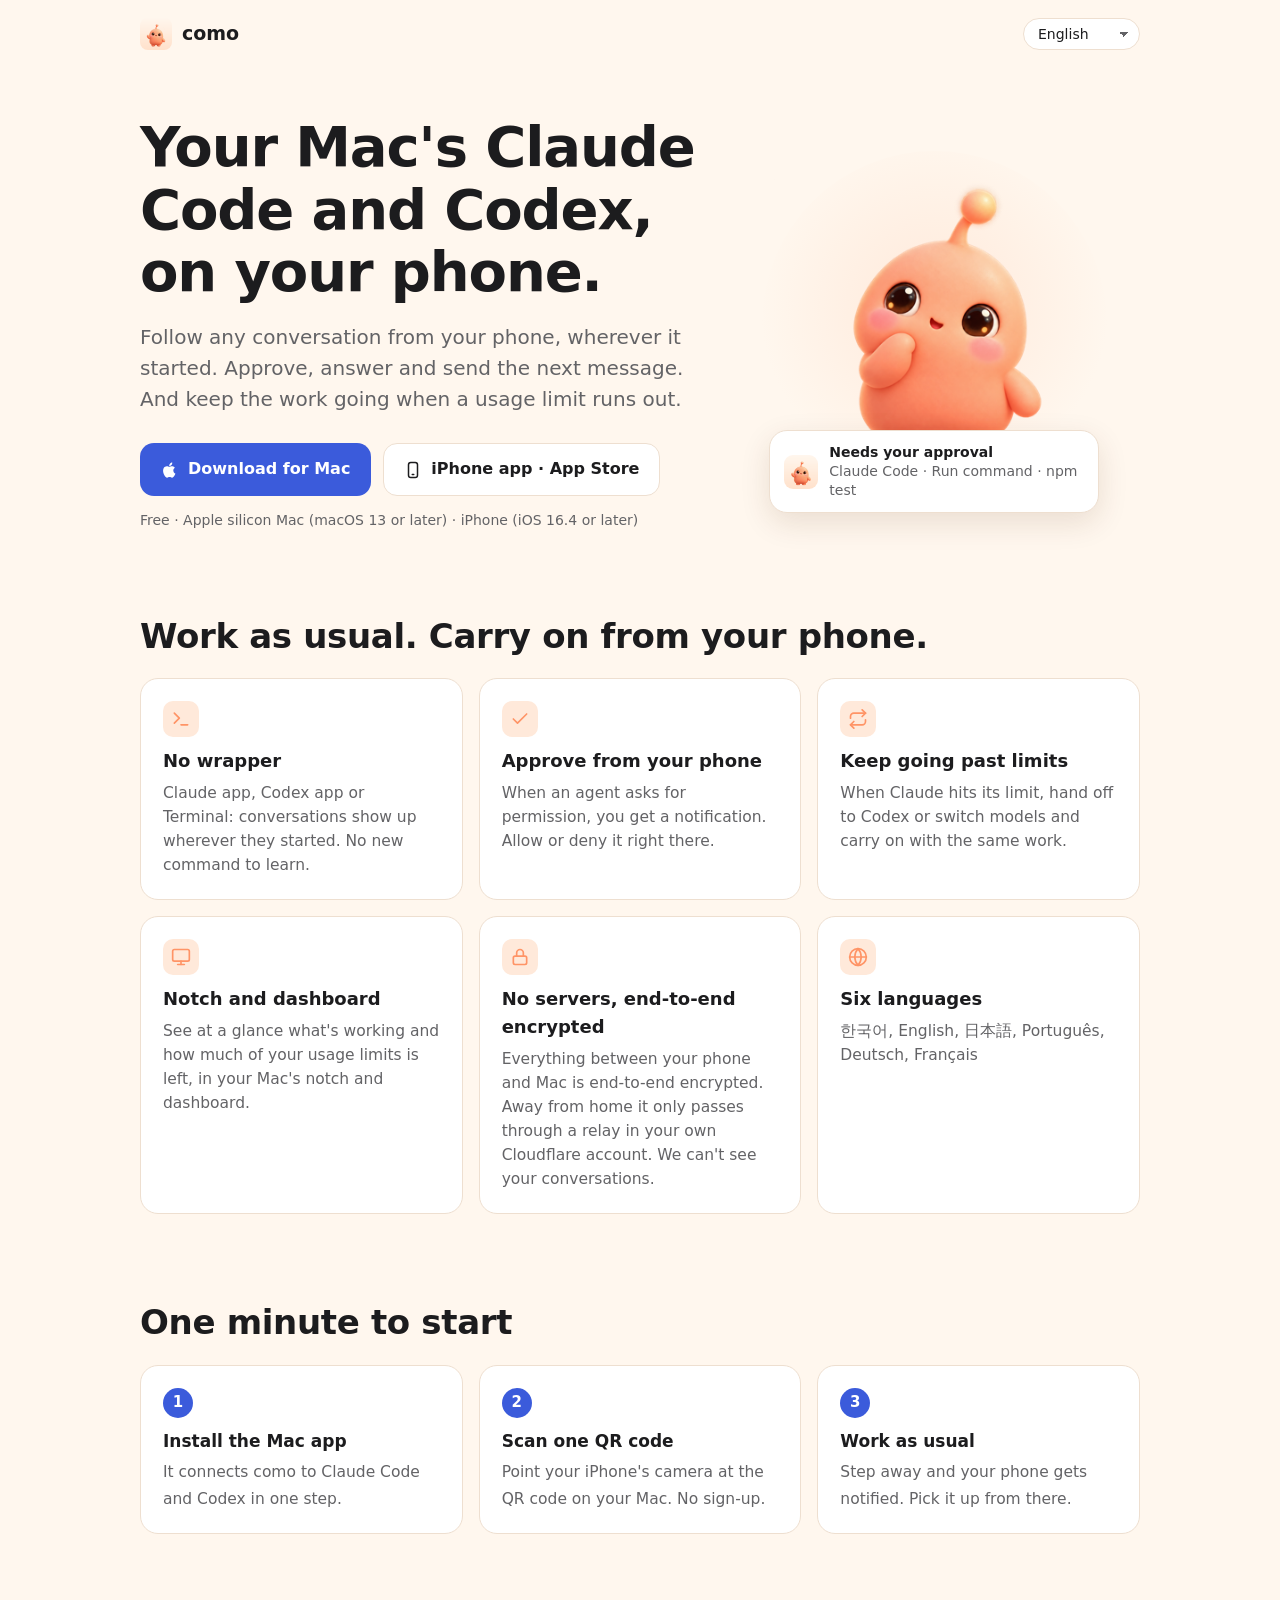
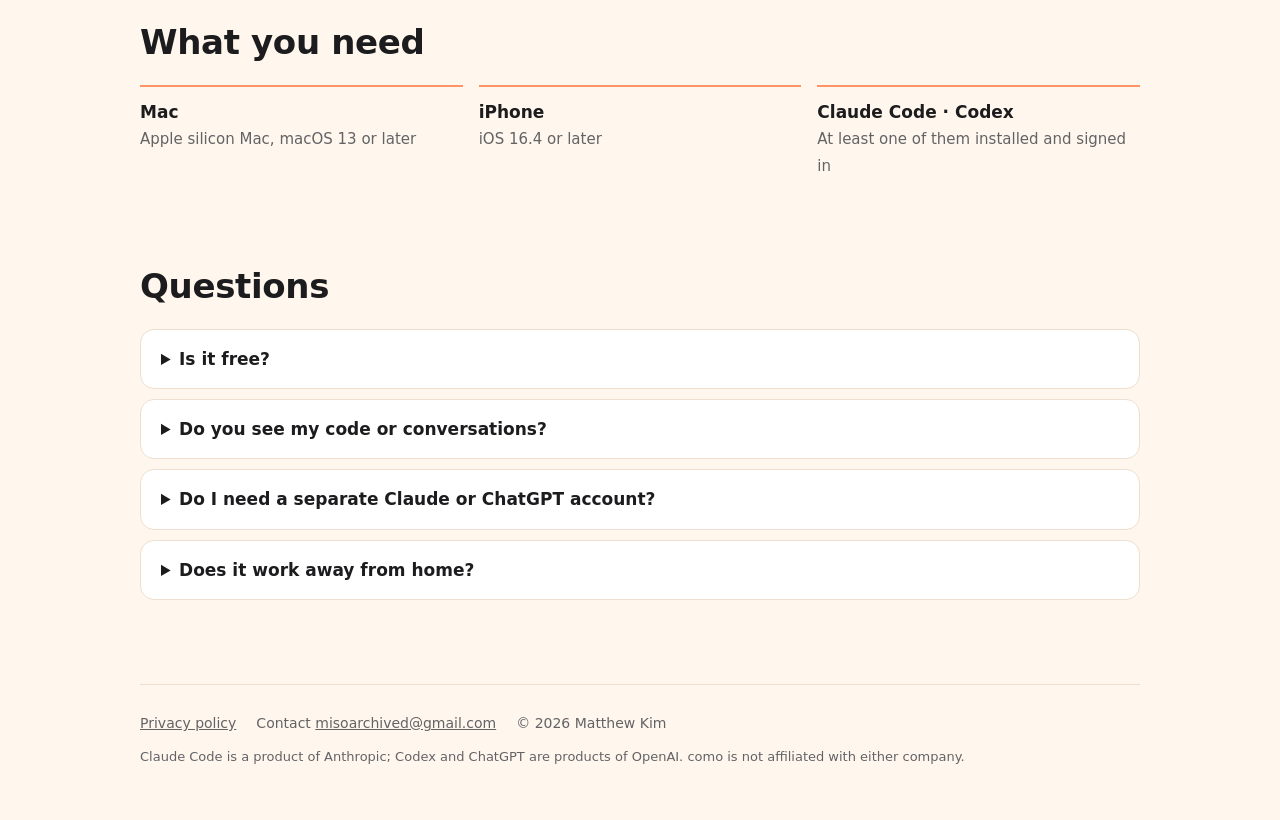
==== commit 7016d76a: "Site: a Mac sent here by the iPhone app (Handoff, ?from=phone) sees only the Mac download and three " ====
--- a/index.html
+++ b/index.html
@@ -17,7 +17,7 @@
   como's landing page. Every text has data-t="key"; TEXT below holds it in Korean (the original),
   English, Japanese, Portuguese (Brazil), German and French. The page picks ?lang=…, else the
   browser's first language, else English.
-  Downloads: MAC_DMG is where the notarized dmg will live; the App Store link works once the app is out.
+  Downloads: MAC_DMG is the newest notarized dmg on GitHub Releases; the App Store link works once the app is out.
 -->
 <div class="wrap">
   <header class="top">
@@ -49,6 +49,11 @@
           </a>
         </div>
         <div class="meta" data-t="hero.meta"></div>
+        <ol class="setup" id="steps" hidden>
+          <li data-t="steps.1"></li>
+          <li data-t="steps.2"></li>
+          <li data-t="steps.3"></li>
+        </ol>
       </div>
       <div class="stage" aria-hidden="true">
         <div class="glow"></div>
@@ -107,7 +112,8 @@
 </div>
 
 <script>
-const MAC_DMG = 'downloads/como-1.0.0-arm64.dmg';
+// Always the newest notarized dmg (GitHub Releases on this site's repo; each release uploads como.dmg).
+const MAC_DMG = 'https://github.com/matthewkim-11/como-site/releases/latest/download/como.dmg';
 
 const TEXT = {
   'hero.title': {
@@ -127,7 +133,19 @@
     fr: "Suivez n'importe quelle conversation depuis votre téléphone, où qu'elle ait commencé. Approuvez, répondez et envoyez le message suivant. Et continuez quand une limite d'utilisation est atteinte.",
   },
   'cta.mac': { ko: 'Mac용 내려받기', en: 'Download for Mac', ja: 'Mac版をダウンロード', pt: 'Baixar para Mac', de: 'Für Mac laden', fr: 'Télécharger pour Mac' },
-  'cta.ios': { ko: 'App Store에서 받기', en: 'Get it on the App Store', ja: 'App Storeで入手', pt: 'Baixar na App Store', de: 'Im App Store laden', fr: "Télécharger sur l'App Store" },
+  'cta.ios': { ko: 'iPhone 앱 · App Store', en: 'iPhone app · App Store', ja: 'iPhoneアプリ · App Store', pt: 'App para iPhone · App Store', de: 'iPhone-App · App Store', fr: 'App iPhone · App Store' },
+  'phone.title': { ko: '이 Mac에 como를 설치하세요', en: 'Install como on this Mac', ja: 'このMacにcomoをインストール', pt: 'Instale o como neste Mac', de: 'Installiere como auf diesem Mac', fr: 'Installez como sur ce Mac' },
+  'phone.lead': {
+    ko: 'iPhone의 como가 이 Mac과 연결하려면 Mac에도 como가 있어야 해요. 아래 버튼으로 Mac 앱을 받으세요.',
+    en: 'To connect, the como on your iPhone needs como on this Mac too. Get the Mac app with the button below.',
+    ja: 'iPhoneのcomoをこのMacとつなぐには、Macにもcomoが必要です。下のボタンからMac版を入手してください。',
+    pt: 'Para conectar, o como do seu iPhone precisa do como neste Mac também. Baixe o app para Mac no botão abaixo.',
+    de: 'Damit sich como auf deinem iPhone verbinden kann, braucht dieser Mac ebenfalls como. Lade die Mac-App mit der Taste unten.',
+    fr: "Pour se connecter, le como de votre iPhone a aussi besoin de como sur ce Mac. Téléchargez l'app Mac avec le bouton ci-dessous.",
+  },
+  'steps.1': { ko: '[Mac용 내려받기]를 눌러 como.dmg를 받아요.', en: 'Click Download for Mac to get como.dmg.', ja: '[Mac版をダウンロード]でcomo.dmgを入手します。', pt: 'Clique em Baixar para Mac para obter o como.dmg.', de: 'Klicke auf „Für Mac laden“, um como.dmg zu laden.', fr: 'Cliquez sur Télécharger pour Mac pour obtenir como.dmg.' },
+  'steps.2': { ko: 'como.dmg를 열고 como를 응용 프로그램 폴더로 끌어다 놓아요.', en: 'Open como.dmg and drag como into Applications.', ja: 'como.dmgを開き、comoをアプリケーションフォルダへドラッグします。', pt: 'Abra o como.dmg e arraste o como para Aplicativos.', de: 'Öffne como.dmg und zieh como in „Programme“.', fr: 'Ouvrez como.dmg et faites glisser como dans Applications.' },
+  'steps.3': { ko: 'como를 열면 iPhone 화면에 이 Mac이 나타나요. 누르고, Mac에 뜬 숫자 6자리를 입력하면 끝이에요.', en: 'Open como, and this Mac appears on your iPhone. Tap it and type the 6 digits shown on the Mac.', ja: 'comoを開くとiPhoneにこのMacが表示されます。タップして、Macに出る6桁の数字を入力すれば完了です。', pt: 'Abra o como e este Mac aparece no iPhone. Toque nele e digite os 6 dígitos mostrados no Mac.', de: 'Öffne como, dann erscheint dieser Mac auf deinem iPhone. Tippe ihn an und gib die 6 Ziffern vom Mac ein.', fr: 'Ouvrez como : ce Mac apparaît sur votre iPhone. Touchez-le et saisissez les 6 chiffres affichés sur le Mac.' },
   'hero.meta': {
     ko: '무료 · Apple Silicon Mac(macOS 13 이상) · iPhone(iOS 16.4 이상)',
     en: 'Free · Apple silicon Mac (macOS 13 or later) · iPhone (iOS 16.4 or later)',
@@ -252,11 +270,19 @@
   document.documentElement.lang = lang;
   for (const el of document.querySelectorAll('[data-t]')) el.textContent = TEXT[el.dataset.t]?.[lang] ?? TEXT[el.dataset.t]?.en ?? '';
   document.title = 'como – ' + TEXT['hero.title'][lang];
+  // Handed over from the iPhone app (Handoff, ?from=phone) on a Mac: just the Mac app and how to set it up.
+  if (FROM_PHONE) {
+    document.querySelector('.hero h1').textContent = TEXT['phone.title'][lang] ?? TEXT['phone.title'].en;
+    document.querySelector('.hero p.lead').textContent = TEXT['phone.lead'][lang] ?? TEXT['phone.lead'].en;
+  }
   document.getElementById('lang').value = lang;
   document.getElementById('privacy').href = `privacy.html?lang=${lang}`;
 }
 
 document.getElementById('mac').href = MAC_DMG;
+// A Mac visitor sent here by the iPhone app: the iPhone button would read as the Mac download, so it goes.
+const FROM_PHONE = new URLSearchParams(location.search).get('from') === 'phone' && !/iPhone|iPad|Android/.test(navigator.userAgent);
+if (FROM_PHONE) { document.getElementById('ios').hidden = true; document.getElementById('steps').hidden = false; }
 document.getElementById('lang').addEventListener('change', (e) => {
   const lang = e.target.value;
   const url = new URL(location.href);
--- a/style.css
+++ b/style.css
@@ -33,6 +33,8 @@
 * { box-sizing: border-box; }
 html { -webkit-text-size-adjust: 100%; }
 body { margin: 0; background: var(--ground); color: var(--ink); font: 17px/1.55 var(--font); }
+/* Korean breaks between words, not inside them. */
+:lang(ko) { word-break: keep-all; overflow-wrap: anywhere; }
 a { color: var(--accent-ink); }
 img { max-width: 100%; }
 .wrap { max-width: 1040px; margin: 0 auto; padding: 0 max(20px, env(safe-area-inset-left, 0px)) 0 max(20px, env(safe-area-inset-right, 0px)); }
@@ -58,6 +60,8 @@
 .btn.secondary { background: var(--card); color: var(--ink); border-color: var(--line); }
 .btn.secondary:hover { border-color: var(--muted); }
 .meta { margin-top: 14px; font-size: 14px; color: var(--muted); }
+.setup { margin: 22px 0 0; padding-left: 1.3em; display: grid; gap: 8px; max-width: 34em; font-size: 16px; }
+.setup li::marker { color: var(--accent-ink); font-weight: 700; }
 .stage { position: relative; aspect-ratio: 1; max-width: 420px; justify-self: center; width: 100%; }
 .stage .glow { position: absolute; inset: 8%; border-radius: 50%; background: radial-gradient(circle at 50% 45%, var(--soft), transparent 68%); }
 .stage img { position: absolute; inset: 0; margin: auto; width: 78%; animation: bob 4.5s ease-in-out infinite; }
@@ -121,3 +125,5 @@
 .doc code { font-family: var(--mono); font-size: 0.9em; background: var(--soft); padding: 1px 5px; border-radius: 5px; overflow-wrap: anywhere; }
 .doc blockquote { margin: 16px 0; padding: 12px 16px; border-left: 3px solid var(--peach); background: var(--card); border-radius: 0 12px 12px 0; color: var(--muted); }
 .doc blockquote p { margin: 4px 0; color: var(--muted); }
+
+[hidden] { display: none !important; }
